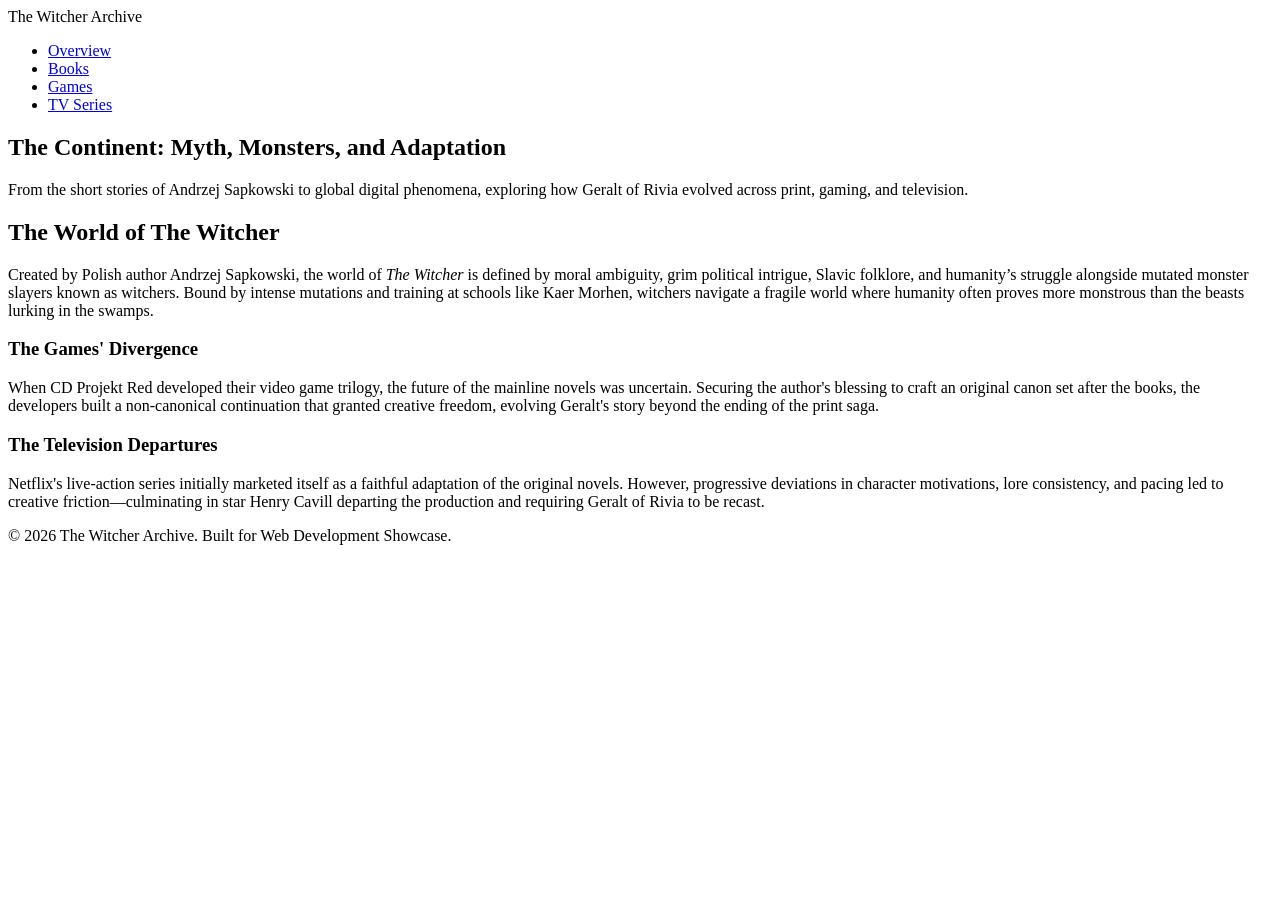
==== index.html @ 9c7bff15 "Creating the Build" ====
<!DOCTYPE html>
<html lang="en">
<head>
  <meta charset="UTF-8">
  <meta name="viewport" content="width=device-width, initial-scale=1.0">
  <meta name="description" content="An exploration of The Witcher universe across literature, video games, and television adaptations.">
  <title>The Witcher Universe | Home</title>
  <link rel="stylesheet" href="style.css">
</head>
<body>
  <header>
    <div class="header-container">
      <span class="site-logo">The Witcher Archive</span>
      <nav aria-label="Main Navigation">
        <ul class="nav-list">
          <li><a href="index.html" class="active">Overview</a></li>
          <li><a href="screenings.html">Books</a></li>
          <li><a href="workshops.html">Games</a></li>
          <li><a href="collaborations.html">TV Series</a></li>
        </ul>
      </nav>
    </div>
  </header>

  <main>
    <section class="hero">
      <h1>The Continent: Myth, Monsters, and Adaptation</h1>
      <p class="lead">From the short stories of Andrzej Sapkowski to global digital phenomena, exploring how Geralt of Rivia evolved across print, gaming, and television.</p>
    </section>

    <section class="content-block">
      <h2>The World of The Witcher</h2>
      <p>Created by Polish author Andrzej Sapkowski, the world of <em>The Witcher</em> is defined by moral ambiguity, grim political intrigue, Slavic folklore, and humanity’s struggle alongside mutated monster slayers known as witchers. Bound by intense mutations and training at schools like Kaer Morhen, witchers navigate a fragile world where humanity often proves more monstrous than the beasts lurking in the swamps.</p>
    </section>

    <section class="content-grid">
      <article class="card">
        <h3>The Games' Divergence</h3>
        <p>When CD Projekt Red developed their video game trilogy, the future of the mainline novels was uncertain. Securing the author's blessing to craft an original canon set after the books, the developers built a non-canonical continuation that granted creative freedom, evolving Geralt's story beyond the ending of the print saga.</p>
      </article>

      <article class="card">
        <h3>The Television Departures</h3>
        <p>Netflix's live-action series initially marketed itself as a faithful adaptation of the original novels. However, progressive deviations in character motivations, lore consistency, and pacing led to creative friction—culminating in star Henry Cavill departing the production and requiring Geralt of Rivia to be recast.</p>
      </article>
    </section>
  </main>

  <footer>
    <p>&copy; 2026 The Witcher Archive. Built for Web Development Showcase.</p>
  </footer>
</body>
</html>
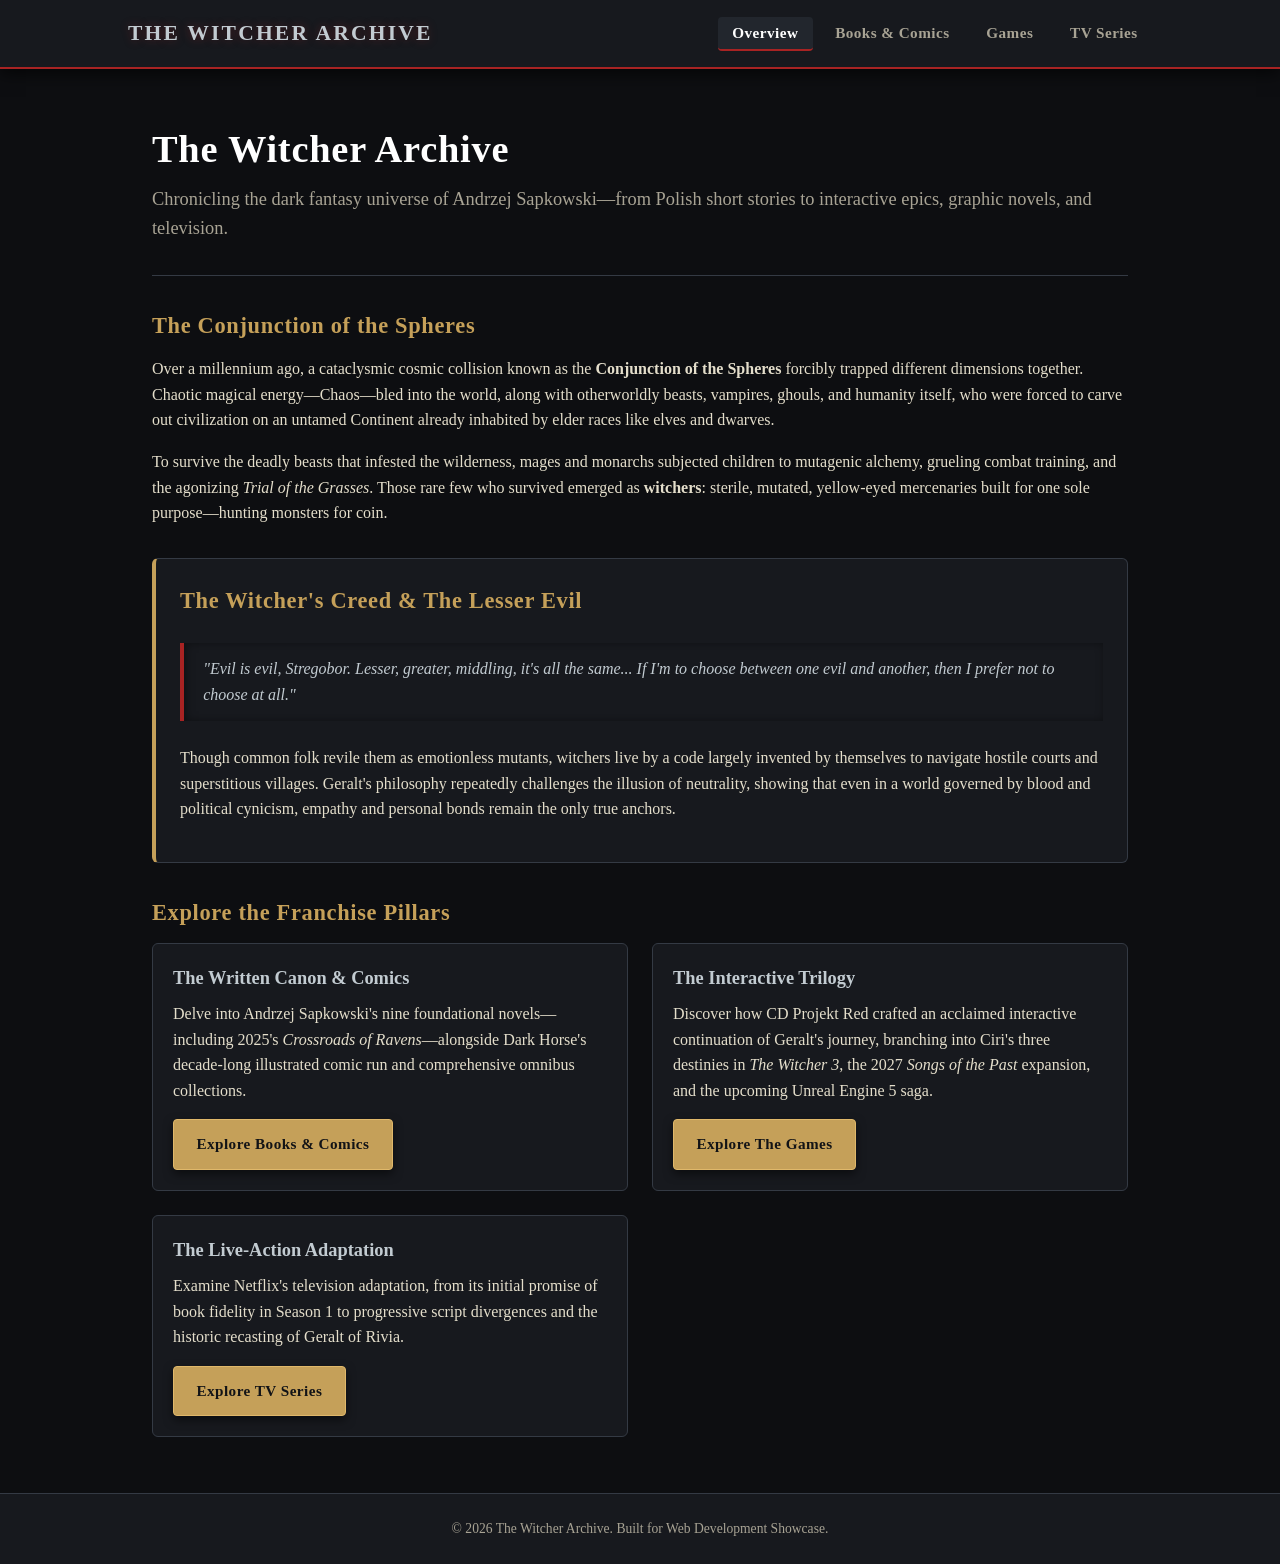
==== commit ad38f75f: "final iteration" ====
--- a/index.html
+++ b/index.html
@@ -3,8 +3,8 @@
 <head>
   <meta charset="UTF-8">
   <meta name="viewport" content="width=device-width, initial-scale=1.0">
-  <meta name="description" content="An exploration of The Witcher universe across literature, video games, and television adaptations.">
-  <title>The Witcher Universe | Home</title>
+  <meta name="description" content="An exhaustive archive exploring Andrzej Sapkowski's Witcher universe across books, video games, comics, and television.">
+  <title>The Witcher Archive | Overview</title>
   <link rel="stylesheet" href="style.css">
 </head>
 <body>
@@ -14,7 +14,7 @@
       <nav aria-label="Main Navigation">
         <ul class="nav-list">
           <li><a href="index.html" class="active">Overview</a></li>
-          <li><a href="screenings.html">Books</a></li>
+          <li><a href="screenings.html">Books & Comics</a></li>
           <li><a href="workshops.html">Games</a></li>
           <li><a href="collaborations.html">TV Series</a></li>
         </ul>
@@ -24,25 +24,54 @@
 
   <main>
     <section class="hero">
-      <h1>The Continent: Myth, Monsters, and Adaptation</h1>
-      <p class="lead">From the short stories of Andrzej Sapkowski to global digital phenomena, exploring how Geralt of Rivia evolved across print, gaming, and television.</p>
+      <h1>The Witcher Archive</h1>
+      <p class="lead">Chronicling the dark fantasy universe of Andrzej Sapkowski—from Polish short stories to interactive epics, graphic novels, and television.</p>
     </section>
 
+    <!-- 1. The Origin Lore -->
     <section class="content-block">
-      <h2>The World of The Witcher</h2>
-      <p>Created by Polish author Andrzej Sapkowski, the world of <em>The Witcher</em> is defined by moral ambiguity, grim political intrigue, Slavic folklore, and humanity’s struggle alongside mutated monster slayers known as witchers. Bound by intense mutations and training at schools like Kaer Morhen, witchers navigate a fragile world where humanity often proves more monstrous than the beasts lurking in the swamps.</p>
+      <h2>The Conjunction of the Spheres</h2>
+      <p>Over a millennium ago, a cataclysmic cosmic collision known as the <strong>Conjunction of the Spheres</strong> forcibly trapped different dimensions together. Chaotic magical energy—Chaos—bled into the world, along with otherworldly beasts, vampires, ghouls, and humanity itself, who were forced to carve out civilization on an untamed Continent already inhabited by elder races like elves and dwarves.</p>
+      <p>To survive the deadly beasts that infested the wilderness, mages and monarchs subjected children to mutagenic alchemy, grueling combat training, and the agonizing <em>Trial of the Grasses</em>. Those rare few who survived emerged as <strong>witchers</strong>: sterile, mutated, yellow-eyed mercenaries built for one sole purpose—hunting monsters for coin.</p>
     </section>
 
-    <section class="content-grid">
-      <article class="card">
-        <h3>The Games' Divergence</h3>
-        <p>When CD Projekt Red developed their video game trilogy, the future of the mainline novels was uncertain. Securing the author's blessing to craft an original canon set after the books, the developers built a non-canonical continuation that granted creative freedom, evolving Geralt's story beyond the ending of the print saga.</p>
-      </article>
+    <!-- 2. The Code & Philosophy (Flows directly from witcher origins) -->
+    <section class="content-block feature-box">
+      <h2>The Witcher's Creed & The Lesser Evil</h2>
+      <blockquote>
+        "Evil is evil, Stregobor. Lesser, greater, middling, it's all the same... If I'm to choose between one evil and another, then I prefer not to choose at all."
+      </blockquote>
+      <p>Though common folk revile them as emotionless mutants, witchers live by a code largely invented by themselves to navigate hostile courts and superstitious villages. Geralt's philosophy repeatedly challenges the illusion of neutrality, showing that even in a world governed by blood and political cynicism, empathy and personal bonds remain the only true anchors.</p>
+    </section>
 
-      <article class="card">
-        <h3>The Television Departures</h3>
-        <p>Netflix's live-action series initially marketed itself as a faithful adaptation of the original novels. However, progressive deviations in character motivations, lore consistency, and pacing led to creative friction—culminating in star Henry Cavill departing the production and requiring Geralt of Rivia to be recast.</p>
-      </article>
+    <!-- 3. Navigation to Franchise Pillars -->
+    <section class="content-block">
+      <h2>Explore the Franchise Pillars</h2>
+      <div class="content-grid">
+        <article class="card">
+          <h3>The Written Canon & Comics</h3>
+          <p>Delve into Andrzej Sapkowski's nine foundational novels—including 2025's <em>Crossroads of Ravens</em>—alongside Dark Horse's decade-long illustrated comic run and comprehensive omnibus collections.</p>
+          <div class="btn-container" style="margin-top: 1rem;">
+            <a href="screenings.html" class="btn-cta">Explore Books & Comics</a>
+          </div>
+        </article>
+
+        <article class="card">
+          <h3>The Interactive Trilogy</h3>
+          <p>Discover how CD Projekt Red crafted an acclaimed interactive continuation of Geralt's journey, branching into Ciri's three destinies in <em>The Witcher 3</em>, the 2027 <em>Songs of the Past</em> expansion, and the upcoming Unreal Engine 5 saga.</p>
+          <div class="btn-container" style="margin-top: 1rem;">
+            <a href="workshops.html" class="btn-cta">Explore The Games</a>
+          </div>
+        </article>
+
+        <article class="card">
+          <h3>The Live-Action Adaptation</h3>
+          <p>Examine Netflix's television adaptation, from its initial promise of book fidelity in Season 1 to progressive script divergences and the historic recasting of Geralt of Rivia.</p>
+          <div class="btn-container" style="margin-top: 1rem;">
+            <a href="collaborations.html" class="btn-cta">Explore TV Series</a>
+          </div>
+        </article>
+      </div>
     </section>
   </main>
 
--- a/style.css
+++ b/style.css
@@ -0,0 +1,318 @@
+/* --- CSS RESET & THE WITCHER PALETTE --- */
+* {
+  box-sizing: border-box;
+  margin: 0;
+  padding: 0;
+}
+
+:root {
+  /* Slate & Kaer Morhen Stone */
+  --bg-primary: #0d0e11;
+  --bg-secondary: #17191e;
+  --bg-accent: #22262d;
+  --border-color: #343a44;
+
+  /* Parchment & Bestiary Typography */
+  --text-main: #e4decb;
+  --text-muted: #a8a394;
+  --text-silver: #c2cbd1;
+
+  /* Witcher Wolf & Gold Accents */
+  --accent-crimson: #a82323;
+  --accent-crimson-hover: #c42d2d;
+  --accent-gold: #c5a059;
+  --accent-gold-hover: #e0b86a;
+  --accent-gold-dim: #8e733e;
+
+  --font-family: -apple-system, BlinkMacSystemFont, "Segoe UI", Roboto, Georgia, serif;
+}
+
+body {
+  font-family: var(--font-family);
+  background-color: var(--bg-primary);
+  color: var(--text-main);
+  line-height: 1.6;
+  display: flex;
+  flex-direction: column;
+  min-height: 100vh;
+}
+
+/* --- HEADER & NAVIGATION (Mobile-First) --- */
+header {
+  background-color: var(--bg-secondary);
+  border-bottom: 2px solid var(--accent-crimson);
+  padding: 1rem;
+  box-shadow: 0 4px 16px rgba(0, 0, 0, 0.7);
+}
+
+.header-container {
+  display: flex;
+  flex-direction: column;
+  gap: 0.75rem;
+  align-items: center;
+}
+
+.site-logo {
+  font-size: 1.35rem;
+  font-weight: 800;
+  letter-spacing: 0.1em;
+  color: var(--text-silver);
+  text-transform: uppercase;
+  text-shadow: 0 0 10px rgba(168, 35, 35, 0.4);
+}
+
+.nav-list {
+  display: flex;
+  flex-wrap: wrap;
+  list-style: none;
+  gap: 0.5rem;
+  justify-content: center;
+}
+
+.nav-list a {
+  text-decoration: none;
+  color: var(--text-muted);
+  padding: 0.45rem 0.9rem;
+  border-radius: 4px;
+  font-size: 0.95rem;
+  font-weight: 600;
+  letter-spacing: 0.03em;
+  transition: color 0.2s, background-color 0.2s;
+}
+
+.nav-list a:hover,
+.nav-list a.active {
+  color: #ffffff;
+  background-color: var(--bg-accent);
+}
+
+.nav-list a.active {
+  border-bottom: 2px solid var(--accent-crimson);
+}
+
+/* --- MAIN CONTENT LAYOUT --- */
+main {
+  flex: 1;
+  width: 100%;
+  max-width: 1024px;
+  margin: 0 auto;
+  padding: 1.5rem;
+}
+
+.hero {
+  padding: 2rem 0;
+  border-bottom: 1px solid var(--border-color);
+  margin-bottom: 2rem;
+}
+
+.hero h1 {
+  font-size: 1.85rem;
+  color: #ffffff;
+  margin-bottom: 0.75rem;
+  line-height: 1.25;
+  letter-spacing: 0.02em;
+}
+
+.hero .lead {
+  font-size: 1.05rem;
+  color: var(--text-muted);
+}
+
+.content-block {
+  margin-bottom: 2rem;
+}
+
+.content-block h2 {
+  font-size: 1.4rem;
+  color: var(--accent-gold);
+  margin-bottom: 0.75rem;
+  letter-spacing: 0.03em;
+}
+
+.content-block p {
+  margin-bottom: 1rem;
+}
+
+/* Lists */
+.reading-list,
+.feature-list {
+  padding-left: 1.25rem;
+  margin: 1rem 0;
+}
+
+.reading-list li,
+.feature-list li {
+  margin-bottom: 0.5rem;
+  color: var(--text-main);
+}
+
+.reading-list strong,
+.feature-list strong {
+  color: var(--text-silver);
+}
+
+/* Dialogue Quotes */
+blockquote {
+  border-left: 4px solid var(--accent-crimson);
+  padding: 0.85rem 1.2rem;
+  margin: 1.5rem 0;
+  background-color: var(--bg-secondary);
+  font-style: italic;
+  color: var(--text-silver);
+  box-shadow: inset 2px 0 8px rgba(0, 0, 0, 0.4);
+}
+
+/* --- MEDIA & POSTER ENHANCEMENTS --- */
+.media-container {
+  display: flex;
+  flex-direction: column;
+  align-items: center;
+  text-align: center;
+  margin: 2rem 0;
+}
+
+.responsive-img {
+  display: block;
+  width: 100%;
+  height: auto;
+  border-radius: 6px;
+  transition: transform 0.3s ease, box-shadow 0.3s ease, border-color 0.3s ease;
+}
+
+/* Books Collage */
+.books-grid-container {
+  margin: 2rem auto;
+  max-width: 720px;
+}
+
+.books-poster {
+  border: 1px solid var(--border-color);
+  box-shadow: 0 10px 25px rgba(0, 0, 0, 0.8);
+}
+
+.books-poster:hover {
+  transform: translateY(-4px);
+  border-color: var(--accent-crimson);
+  box-shadow: 0 14px 30px rgba(168, 35, 35, 0.3);
+}
+
+/* Portrait Posters (Games & TV) */
+.game-art-container {
+  margin: 2rem auto;
+}
+
+.game-cover {
+  max-width: 320px;
+  border: 1px solid var(--border-color);
+  box-shadow: 0 12px 28px rgba(0, 0, 0, 0.9);
+}
+
+.game-cover:hover {
+  transform: scale(1.02);
+  border-color: var(--accent-crimson);
+  box-shadow: 0 16px 36px rgba(168, 35, 35, 0.35);
+}
+
+figcaption {
+  font-size: 0.9rem;
+  color: var(--text-muted);
+  margin-top: 0.85rem;
+}
+
+figcaption em {
+  color: var(--text-silver);
+  font-style: normal;
+}
+
+/* Callout Boxes (Expansions & Pre-Orders) */
+.pre-order-box,
+.expansion-box,
+.feature-box {
+  background-color: var(--bg-secondary);
+  border: 1px solid var(--border-color);
+  border-left: 4px solid var(--accent-gold);
+  border-radius: 6px;
+  padding: 1.5rem;
+  margin-top: 2rem;
+}
+
+.btn-container {
+  margin-top: 1.25rem;
+}
+
+/* --- CRISP, ACCESSIBLE BUTTONS (NO VIBRATION/BLUR) --- */
+.btn-cta {
+  display: inline-block;
+  background-color: var(--accent-gold);
+  color: #121316;
+  font-weight: 700;
+  text-decoration: none;
+  padding: 0.75rem 1.4rem;
+  border-radius: 4px;
+  font-size: 0.95rem;
+  letter-spacing: 0.03em;
+  border: 1px solid var(--accent-gold-hover);
+  box-shadow: 0 4px 10px rgba(0, 0, 0, 0.5);
+  transition: background-color 0.2s ease, transform 0.2s ease, border-color 0.2s ease;
+}
+
+.btn-cta:hover {
+  background-color: var(--accent-gold-hover);
+  border-color: #ffffff;
+  transform: translateY(-2px);
+  box-shadow: 0 6px 14px rgba(0, 0, 0, 0.7);
+}
+
+/* Cards (Mobile: Stacked) */
+.content-grid {
+  display: flex;
+  flex-direction: column;
+  gap: 1.25rem;
+}
+
+.card {
+  background-color: var(--bg-secondary);
+  border: 1px solid var(--border-color);
+  padding: 1.25rem;
+  border-radius: 6px;
+}
+
+.card h3 {
+  font-size: 1.15rem;
+  color: var(--text-silver);
+  margin-bottom: 0.5rem;
+}
+
+/* --- FOOTER --- */
+footer {
+  background-color: var(--bg-secondary);
+  border-top: 1px solid var(--border-color);
+  text-align: center;
+  padding: 1.5rem;
+  font-size: 0.85rem;
+  color: var(--text-muted);
+}
+
+/* --- DESKTOP MEDIA QUERY (Responsive Adjustment) --- */
+@media screen and (min-width: 768px) {
+  .header-container {
+    flex-direction: row;
+    justify-content: space-between;
+    max-width: 1024px;
+    margin: 0 auto;
+  }
+
+  .hero h1 {
+    font-size: 2.4rem;
+  }
+
+  .hero .lead {
+    font-size: 1.15rem;
+  }
+
+  .content-grid {
+    display: grid;
+    grid-template-columns: 1fr 1fr;
+    gap: 1.5rem;
+  }
+}
